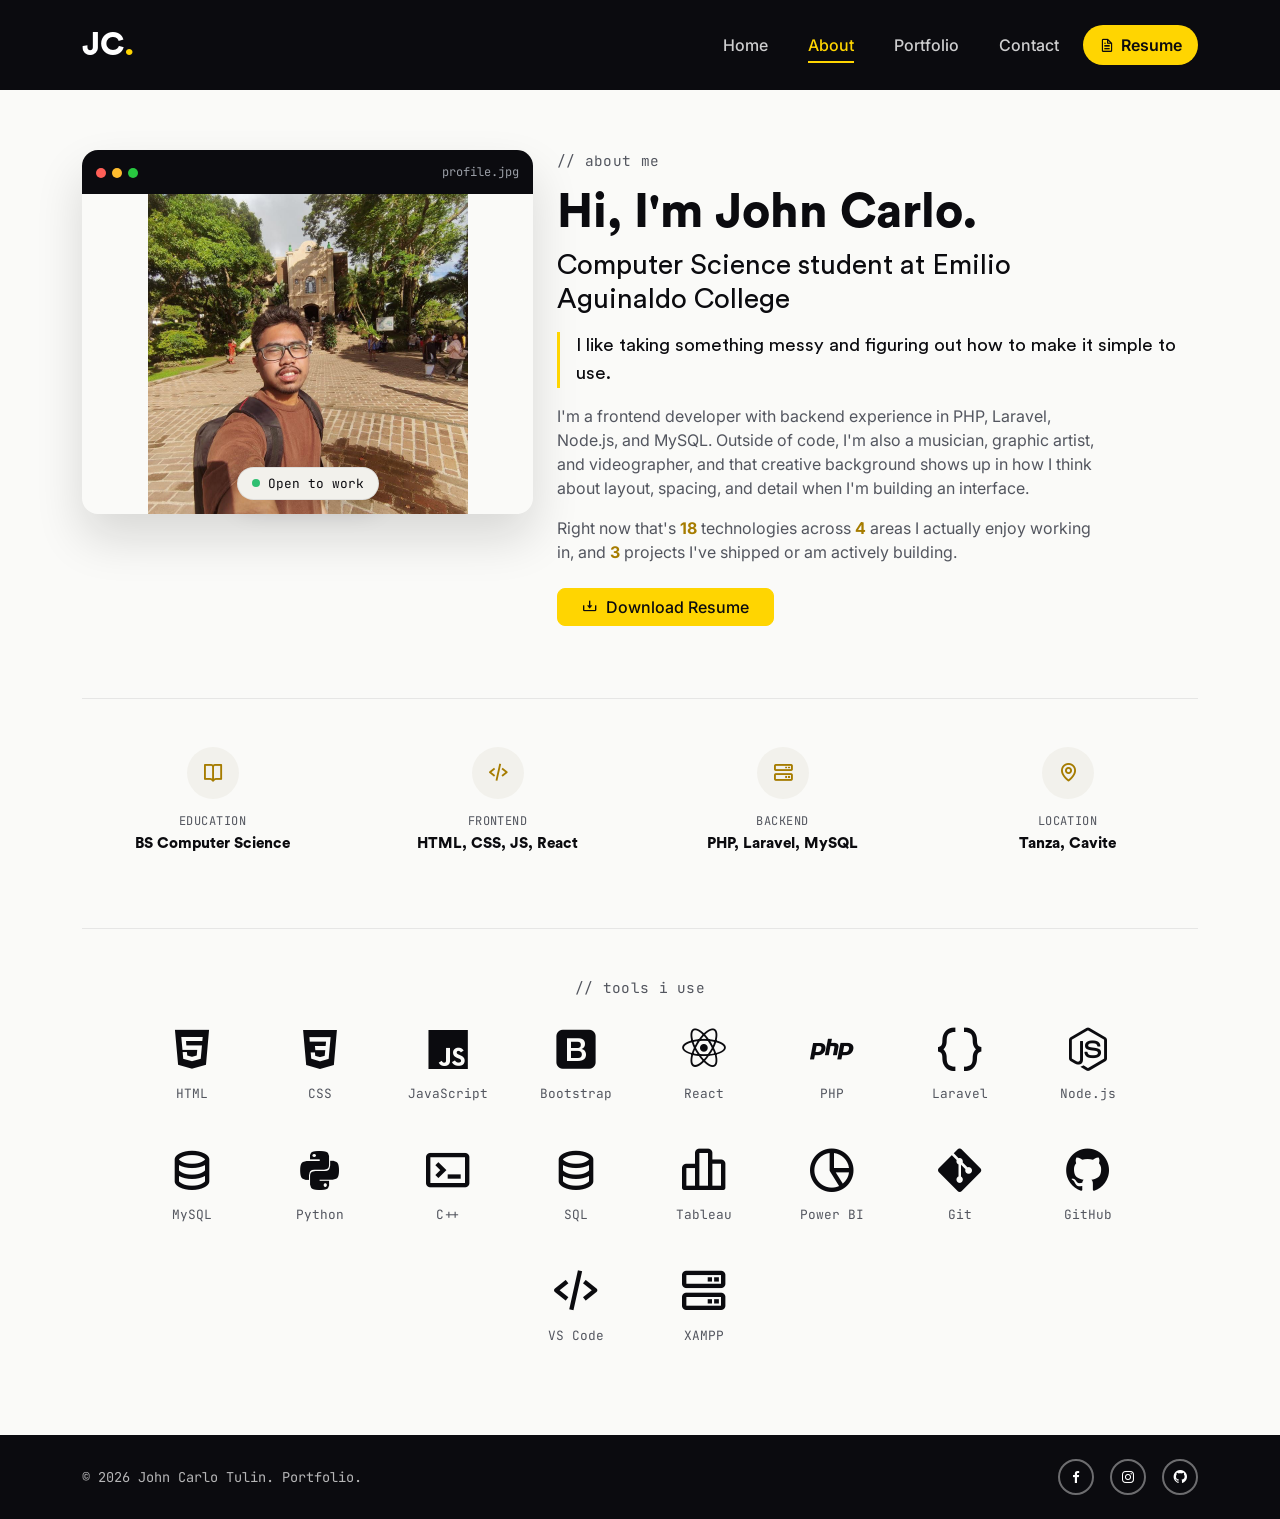
==== about.html @ 75fcaec8 "Add files via upload" ====
<!DOCTYPE html>
<html lang="en">
<head>
    <meta charset="UTF-8">
    <meta name="viewport" content="width=device-width, initial-scale=1.0">
    <title>About | John Carlo Tulin</title>

    <link rel="icon" type="image/svg+xml" href="assets/img/favicon.svg">

    <link href="https://cdn.jsdelivr.net/npm/bootstrap@5.3.3/dist/css/bootstrap.min.css" rel="stylesheet">
    <link href='https://unpkg.com/boxicons@2.1.4/css/boxicons.min.css' rel='stylesheet'>
    <link rel="preconnect" href="https://fonts.googleapis.com">
    <link href="https://fonts.googleapis.com/css2?family=Inter:wght@400;500;600&family=JetBrains+Mono:wght@400;500&display=swap" rel="stylesheet">

    <link rel="stylesheet" href="assets/css/style.css">
</head>
<body data-page="about">

    <div id="site-navbar"></div>
    <noscript>
        <p style="text-align:center; padding: 1rem; background:#0b0b0f; color:#fff;">
            This site uses a little JavaScript to build the navigation and footer. Please enable JavaScript to view it properly.
        </p>
    </noscript>

    <main>
    <section class="about-section">
        <div class="container">

            <!-- top-aligned instead of centered, centering made the photo
                 and the text float at different heights depending on how
                 long the bio ran, top-aligning them reads a lot cleaner -->
            <div class="row align-items-start gy-5 about-intro">
                <div class="col-lg-5 fade-in fade-in-1">
                    <div class="about-photo-frame">
                        <div class="window-frame">
                            <div class="window-bar">
                                <span><span class="dot dot-red"></span><span class="dot dot-yellow"></span><span class="dot dot-green"></span></span>
                                <span class="file-name">profile.jpg</span>
                            </div>

                            <!-- Default: using my initials here until I actually get a headshot taken
                            <div class="about-monogram">
                                <span>JC</span>
                            </div> -->

                            <div class="about-photo">
                                <img src="assets/img/me.jpg" alt="Photo of John Carlo Tulin">
                            </div>
                        </div>
                        <span class="status-pill about-photo-badge"><span class="status-dot"></span>Open to work</span>
                    </div>
                </div>

                <div class="col-lg-7">
                    <p class="eyebrow fade-in fade-in-1">// about me</p>
                    <h1 class="about-title fade-in fade-in-2">Hi, I'm John Carlo.</h1>
                    <h3 class="hero-sub fade-in fade-in-3">Computer Science student at Emilio Aguinaldo College</h3>

                    <p class="about-pull-quote fade-in fade-in-3">
                        I like taking something messy and figuring out how to make it simple to use.
                    </p>

                    <p class="hero-text fade-in fade-in-3">
                        I'm a frontend developer with backend experience in PHP, Laravel, Node.js, and MySQL.
                        Outside of code, I'm also a musician, graphic artist, and videographer, and that
                        creative background shows up in how I think about layout, spacing, and detail
                        when I'm building an interface.
                    </p>

                    <!-- filled by renderAboutSummary() so the numbers move on their own as the site grows -->
                    <p id="about-summary" class="hero-text about-summary fade-in fade-in-3"></p>

                    <a href="assets/resume.pdf" download="John-Carlo-Tulin-Resume.pdf" class="btn btn-accent rounded-3 px-4 mt-2 fade-in fade-in-4">
                        <i class='bx bx-download me-2'></i>Download Resume
                    </a>
                </div>
            </div>

            <!-- quick facts, laid out as a row instead of a long list so
                 it's actually scannable -->
            <div class="about-block fade-in fade-in-4">
                <div class="row g-4">
                    <div class="col-6 col-md-3">
                        <div class="fact-item">
                            <span class="fact-icon"><i class='bx bx-book-open'></i></span>
                            <p class="fact-label">Education</p>
                            <p class="fact-value">BS Computer Science</p>
                        </div>
                    </div>
                    <div class="col-6 col-md-3">
                        <div class="fact-item">
                            <span class="fact-icon"><i class='bx bx-code-alt'></i></span>
                            <p class="fact-label">Frontend</p>
                            <p class="fact-value">HTML, CSS, JS, React</p>
                        </div>
                    </div>
                    <div class="col-6 col-md-3">
                        <div class="fact-item">
                            <span class="fact-icon"><i class='bx bx-server'></i></span>
                            <p class="fact-label">Backend</p>
                            <p class="fact-value">PHP, Laravel, MySQL</p>
                        </div>
                    </div>
                    <div class="col-6 col-md-3">
                        <div class="fact-item">
                            <span class="fact-icon"><i class='bx bx-map'></i></span>
                            <p class="fact-label">Location</p>
                            <p class="fact-value">Tanza, Cavite</p>
                        </div>
                    </div>
                </div>
            </div>

            <!-- same big-icon-plus-name look as the tech stack section on
                 Home, just flattened into one row instead of grouped —
                 reuses the same list from site-data.js so it can't drift
                 out of sync with it -->
            <div class="about-block fade-in fade-in-4">
                <p class="eyebrow text-center">// tools i use</p>
                <div id="about-skill-tags" class="stack-grid"></div>
            </div>

        </div>
    </section>
    </main>

    <div id="site-footer"></div>

    <script src="https://cdn.jsdelivr.net/npm/bootstrap@5.3.3/dist/js/bootstrap.bundle.min.js"></script>
    <script src="assets/js/site-data.js"></script>
    <script src="assets/js/main.js"></script>
</body>
</html>
---- assets/css/style.css ----
/* ==========================================================================
   FONTS
   self-hosted so the headings don't look like every other Google Fonts
   template. paths are relative to this file (assets/css/style.css).
   ========================================================================== */
@font-face {
    font-family: 'Circular Std';
    src: url('../fonts/CircularStd-Book.otf') format('opentype');
    font-weight: 400;
    font-style: normal;
    font-display: swap;
}
@font-face {
    font-family: 'Circular Std';
    src: url('../fonts/CircularStd-Black.otf') format('opentype');
    font-weight: 800;
    font-style: normal;
    font-display: swap;
}

:root {
    --ink: #0b0b0f;
    --paper: #ffffff;
    --bg: #fafaf8;
    --accent: #ffd501;
    --accent-dark: #a67c00;
    --terminal-green: #2fbf71;
    --slate: #53565f;
    --mist: #f2f1ec;
    --line: rgba(11, 11, 15, 0.08);

    --font-display: 'Circular Std', 'Segoe UI', sans-serif;
    --font-body: 'Inter', sans-serif;
    --font-mono: 'JetBrains Mono', monospace;
}

/* ==========================================================================
   BASE / TYPOGRAPHY
   --font-display for headings + brand, --font-body for paragraphs,
   --font-mono for eyebrows, code, and anything meant to read as "editor" text
   ========================================================================== */
html {
    scroll-behavior: smooth;
}
html, body {
    height: 100%;
}
body {
    font-family: var(--font-body);
    color: var(--ink);
    background-color: var(--bg);
    display: flex;
    flex-direction: column;
    min-height: 100vh;
}
main {
    flex: 1 0 auto;
}
footer {
    flex-shrink: 0;
}
a:focus-visible,
button:focus-visible {
    outline: 2px solid var(--accent);
    outline-offset: 2px;
}
h1, h2, h3, h4, h5, .navbar-brand {
    font-family: var(--font-display);
}

/* ===== NAVBAR ===== */
.navbar {
    background-color: var(--ink);
}
.navbar-brand.logo {
    font-family: var(--font-display);
    font-weight: 800;
    font-size: 2rem;
    color: var(--paper) !important;
}
.navbar-brand .accent {
    color: var(--accent);
}
.navbar-nav .nav-link {
    position: relative;
    color: rgba(255, 255, 255, 0.8) !important;
    font-weight: 500;
    padding: 0.5rem 1rem !important;
    transition: color 0.2s ease;
}
/* underline grows in on hover, one pseudo-element, no extra markup */
.navbar-nav .nav-link::after {
    content: '';
    position: absolute;
    left: 1rem;
    right: 1rem;
    bottom: 0.1rem;
    height: 2px;
    background-color: var(--accent);
    transform: scaleX(0);
    transform-origin: left;
    transition: transform 0.25s ease;
}
.navbar-nav .nav-link:hover,
.navbar-nav .nav-link.active {
    color: var(--accent) !important;
}
.navbar-nav .nav-link:hover::after,
.navbar-nav .nav-link.active::after {
    transform: scaleX(1);
}

/* resume dropdown — preview before download instead of just dumping
   a pdf on someone. font matches the other nav links on purpose.

   selector has to be .navbar-nav .nav-link.nav-resume-btn, not just
   .nav-resume-btn — the plain .navbar-nav .nav-link rule above has
   more classes in it so it kept winning and painting my text white
   on the yellow pill no matter what color I set here. took me a
   minute to figure out why it looked broken. */
.navbar-nav .nav-link.nav-resume-btn {
    display: inline-flex;
    align-items: center;
    gap: 6px;
    font-family: var(--font-body);
    font-size: 1rem;
    font-weight: 600;
    color: var(--ink) !important;
    background-color: var(--accent);
    padding: 8px 16px !important;
    border-radius: 999px;
    transition: transform 0.2s ease, background-color 0.2s ease;
}
.nav-resume-btn::after {
    display: none;
}
.navbar-nav .nav-link.nav-resume-btn:hover,
.navbar-nav .nav-link.nav-resume-btn.show {
    color: var(--ink) !important;
    background-color: var(--paper);
    transform: translateY(-1px);
}
.navbar-nav .nav-link.nav-resume-btn.dropdown-toggle::after {
    display: inline-block;
    margin-left: 6px;
    vertical-align: 0.05em;
}
.resume-menu {
    border: 1px solid var(--line);
    border-radius: 14px;
    box-shadow: 0 16px 32px rgba(11, 11, 15, 0.18);
    padding: 0.4rem;
    margin-top: 12px !important;
}
.resume-menu .dropdown-item {
    display: flex;
    align-items: center;
    gap: 8px;
    font-family: var(--font-body);
    font-size: 0.95rem;
    font-weight: 500;
    border-radius: 9px;
    padding: 0.55rem 0.75rem;
}
.resume-menu .dropdown-item:hover,
.resume-menu .dropdown-item:focus {
    background-color: var(--mist);
    color: var(--ink);
}
.resume-menu .dropdown-item i {
    font-size: 1rem;
    color: var(--accent-dark);
}

/* ===== EYEBROW / STATUS PILL ===== */
.eyebrow {
    font-family: var(--font-mono);
    font-size: 0.9rem;
    color: var(--slate);
    letter-spacing: 0.02em;
    margin-bottom: 0.75rem;
}
.status-pill {
    display: inline-flex;
    align-items: center;
    gap: 8px;
    font-family: var(--font-mono);
    font-size: 0.8rem;
    color: var(--ink);
    background-color: var(--mist);
    border: 1px solid var(--line);
    padding: 6px 14px;
    border-radius: 999px;
    margin-bottom: 1.25rem;
}
.status-dot {
    width: 8px;
    height: 8px;
    border-radius: 50%;
    background-color: var(--terminal-green);
    animation: pulse 1.8s ease-in-out infinite;
}
@keyframes pulse {
    0%, 100% { box-shadow: 0 0 0 0 rgba(47, 191, 113, 0.5); }
    50% { box-shadow: 0 0 0 6px rgba(47, 191, 113, 0); }
}

/* ===== HERO ===== */
/* the whole hero lives inside one big "editor window" — dots and a
   tab bar up top, a thin line-number gutter down the side, normal
   readable type inside it. wanted one confident shape here instead
   of a headline plus a small floating card doing separate things */
.hero {
    padding-top: 110px;
    padding-bottom: 70px;
    background-color: var(--bg);
    background-image: radial-gradient(var(--line) 1px, transparent 1px);
    background-size: 22px 22px;
    background-position: -10px -10px;
}

.ide-window {
    background-color: var(--paper);
    border-radius: 20px;
    border: 1px solid var(--line);
    box-shadow: 0 30px 60px rgba(11, 11, 15, 0.1);
    overflow: hidden;
}
.ide-titlebar {
    display: flex;
    align-items: center;
    gap: 1.5rem;
    background-color: var(--ink);
    padding: 14px 20px;
}
.ide-tabs {
    display: flex;
    gap: 4px;
    flex: 1;
    overflow: hidden;
}
.ide-tab {
    display: inline-flex;
    align-items: center;
    gap: 6px;
    font-family: var(--font-mono);
    font-size: 0.8rem;
    color: rgba(255, 255, 255, 0.45);
    padding: 6px 12px;
    border-radius: 8px 8px 0 0;
    white-space: nowrap;
}
.ide-tab.active {
    color: var(--paper);
    background-color: rgba(255, 255, 255, 0.08);
}
.ide-tab i {
    font-size: 0.95rem;
}
.ide-status {
    display: none;
    align-items: center;
    gap: 6px;
    font-family: var(--font-mono);
    font-size: 0.75rem;
    color: rgba(255, 255, 255, 0.7);
    flex-shrink: 0;
}
@media (min-width: 576px) {
    .ide-status { display: inline-flex; }
}

.ide-content {
    display: flex;
}
/* purely decorative — not tied to real line counts, just texture that
   sells the "this is a code editor" idea at a glance */
.ide-gutter {
    display: none;
    flex-direction: column;
    flex-shrink: 0;
    padding: 3rem 0.75rem 3rem 1.25rem;
    background-color: var(--mist);
    border-right: 1px solid var(--line);
}
.ide-gutter span {
    font-family: var(--font-mono);
    font-size: 0.75rem;
    line-height: 2.1;
    color: rgba(11, 11, 15, 0.28);
}
@media (min-width: 992px) {
    .ide-gutter { display: flex; }
}
.ide-main {
    flex: 1;
    padding: 3rem clamp(1.5rem, 4vw, 3.5rem);
    min-width: 0;
}

.hero-title {
    font-family: var(--font-display);
    font-size: clamp(2.5rem, 5.5vw, 4rem);
    line-height: 1.05;
    letter-spacing: -0.01em;
    margin-bottom: 1rem;
}
.hero-sub {
    color: var(--ink);
    font-weight: 500;
    max-width: 560px;
}
.hero-text {
    color: var(--slate);
    max-width: 540px;
}
.btn-dark {
    background-color: var(--ink);
    border-color: var(--ink);
    transition: transform 0.2s ease, background-color 0.2s ease, border-color 0.2s ease;
}
.btn-dark:hover {
    background-color: var(--accent);
    border-color: var(--accent);
    color: var(--ink);
    transform: translateY(-2px);
}
.btn-outline-dark {
    color: var(--ink);
    border-color: var(--ink);
    transition: transform 0.2s ease, background-color 0.2s ease, color 0.2s ease;
}
.btn-outline-dark:hover {
    background-color: var(--ink);
    border-color: var(--ink);
    color: var(--paper);
    transform: translateY(-2px);
}
/* used for resume download + a few other primary actions — wanted
   one consistent "this is the button that matters" style */
.btn-accent {
    background-color: var(--accent);
    border-color: var(--accent);
    color: var(--ink);
    font-weight: 500;
    transition: transform 0.2s ease, background-color 0.2s ease;
}
.btn-accent:hover {
    background-color: var(--accent-dark);
    border-color: var(--accent-dark);
    color: var(--ink);
    transform: translateY(-2px);
}

.socials a {
    display: inline-flex;
    align-items: center;
    justify-content: center;
    width: 42px;
    height: 42px;
    border: 2px solid var(--ink);
    border-radius: 50%;
    color: var(--ink);
    font-size: 1.2rem;
    text-decoration: none;
    transition: 0.2s ease;
}
.socials a:hover {
    background-color: var(--accent);
    border-color: var(--accent);
    color: var(--ink);
}

/* the little code snippet sitting beside the bio inside the window */
.hero-card {
    background-color: var(--ink);
    border-radius: 14px;
    padding: 26px 24px;
    box-shadow: 0 20px 40px rgba(11, 11, 15, 0.18);
}
.mono-line {
    font-family: var(--font-mono);
    font-size: 0.9rem;
    color: #d7d9de;
    margin-bottom: 0.4rem;
    white-space: pre-wrap;
}
/* little blinking cursor on the last line, small nod to an actual editor */
.mono-line.mono-cursor::after {
    content: '';
    display: inline-block;
    width: 8px;
    height: 1rem;
    margin-left: 4px;
    background-color: var(--accent);
    vertical-align: text-bottom;
    animation: blink 1.1s step-end infinite;
}
@keyframes blink {
    50% { opacity: 0; }
}
@media (prefers-reduced-motion: reduce) {
    .mono-line.mono-cursor::after,
    .status-dot { animation: none; }
}
.mono-key { color: #ff9d80; }
.mono-var { color: #7fd4ff; }
.mono-str { color: var(--accent); }
.dot {
    display: inline-block;
    width: 10px;
    height: 10px;
    border-radius: 50%;
    margin-right: 6px;
}
.dot-red { background-color: #ff5f57; }
.dot-yellow { background-color: #febc2e; }
.dot-green { background-color: #28c840; }

/* ===== TECH STACK ===== */
/* went minimal here on purpose — just the logo and the name, no
   cards or borders around each one. grouped under a plain label per
   category so it still reads as organized without needing boxes */
.stack-section {
    background-color: var(--paper);
    border-top: 1px solid var(--line);
    border-bottom: 1px solid var(--line);
    padding: 5rem 0;
}
.stack-group {
    margin-bottom: 3rem;
    text-align: center;
}
.stack-group:last-child {
    margin-bottom: 0;
}
.stack-group-name {
    font-family: var(--font-mono);
    font-size: 0.85rem;
    color: var(--slate);
    text-transform: uppercase;
    letter-spacing: 0.06em;
    padding-bottom: 0.75rem;
    margin-bottom: 1.75rem;
    border-bottom: 1px solid var(--line);
}
/* flex + justify-center instead of a grid — an auto-fill grid always
   packs items to the left, so a group with only 3 items looked
   lopsided instead of centered under its own label */
.stack-grid {
    display: flex;
    flex-wrap: wrap;
    justify-content: center;
    gap: 2.5rem 2rem;
}
.stack-item {
    display: flex;
    flex-direction: column;
    align-items: center;
    gap: 0.6rem;
    text-align: center;
    width: 96px;
}
.stack-item i {
    font-size: 3.25rem;
    color: var(--ink);
    transition: color 0.2s ease, transform 0.2s ease;
}
.stack-item:hover i {
    color: var(--accent-dark);
    transform: translateY(-4px);
}
.stack-item span {
    font-family: var(--font-mono);
    font-size: 0.8rem;
    color: var(--slate);
}

/* ===== PROJECTS ===== */
.projects {
    background-color: var(--bg);
    padding: 5rem 0;
}
.section-title {
    font-family: var(--font-display);
    font-weight: 800;
    font-size: clamp(1.75rem, 3vw, 2.25rem);
}
.section-sub {
    color: var(--slate);
}

/* the one real project I've shipped gets to look like it — bigger,
   horizontal, more room for the description. the two placeholders
   sit underneath as smaller cards until they're actually finished */
.project-featured {
    display: flex;
    flex-direction: column;
    border-radius: 16px;
    overflow: hidden;
    background-color: var(--paper);
    box-shadow: 0 16px 40px rgba(11, 11, 15, 0.08);
    margin-bottom: 1.5rem;
    transition: transform 0.25s ease, box-shadow 0.25s ease;
}
.project-featured:hover {
    transform: translateY(-4px);
    box-shadow: 0 24px 48px rgba(11, 11, 15, 0.12);
}
.project-featured .card-thumb {
    height: 220px;
}
.project-featured .featured-body {
    padding: 2rem clamp(1.5rem, 3vw, 2.5rem);
}
.featured-label {
    font-family: var(--font-mono);
    font-size: 0.75rem;
    color: var(--accent-dark);
    text-transform: uppercase;
    letter-spacing: 0.08em;
    margin-bottom: 0.6rem;
}
@media (min-width: 992px) {
    .project-featured {
        flex-direction: row;
    }
    .project-featured .card-thumb {
        width: 42%;
        height: auto;
        min-height: 320px;
    }
    .project-featured .featured-body {
        width: 58%;
        display: flex;
        flex-direction: column;
        justify-content: center;
    }
}

.project-card {
    border-radius: 16px;
    overflow: hidden;
    background-color: var(--paper);
    box-shadow: 0 12px 28px rgba(11, 11, 15, 0.06);
    transition: transform 0.25s ease, box-shadow 0.25s ease;
}
.project-card:hover {
    transform: translateY(-6px);
    box-shadow: 0 20px 40px rgba(11, 11, 15, 0.1);
}
.card-thumb {
    height: 160px;
    background-color: var(--ink);
    display: flex;
    flex-direction: column;
}
.card-thumb i {
    flex: 1;
    display: flex;
    align-items: center;
    justify-content: center;
    font-size: 2.75rem;
    color: var(--accent);
}
/* if a project has a real screenshot the frame grows a bit taller and
   the image fills it — everything else about the card stays the same */
.card-thumb.has-image {
    height: auto;
}
.card-thumb.has-image img {
    width: 100%;
    height: auto;
    display: block;
}
.card-title {
    font-family: var(--font-display);
    font-weight: 800;
}
.featured-title {
    font-size: 1.6rem;
}
.card-text {
    color: var(--slate);
    font-size: 0.95rem;
}
.tag {
    font-family: var(--font-mono);
    font-size: 0.75rem;
    background-color: var(--mist);
    border: 1px solid var(--line);
    color: var(--ink);
    padding: 4px 10px;
    border-radius: 999px;
}
.card-body {
    padding: 1.5rem;
}
.card-footer {
    background-color: transparent;
    border-top: 1px solid var(--line);
    display: flex;
    gap: 1.25rem;
    padding: 0.9rem 1.5rem;
}
.project-card .card-footer,
.project-featured .card-footer {
    padding-left: 1.5rem;
}
.card-link {
    font-size: 0.9rem;
    font-weight: 600;
    color: var(--ink);
    text-decoration: none;
    display: inline-flex;
    align-items: center;
    gap: 4px;
}
.card-link:hover {
    color: var(--accent-dark);
}

/* ===== FOOTER ===== */
.footer {
    background-color: var(--ink);
    padding: 2rem 0;
}
.footer-text {
    color: rgba(255, 255, 255, 0.7);
    font-family: var(--font-mono);
    font-size: 0.85rem;
}
.footer .socials a {
    width: 36px;
    height: 36px;
    font-size: 1rem;
    border-color: rgba(255, 255, 255, 0.4);
    color: var(--paper);
}
.footer .socials a:hover {
    background-color: var(--accent);
    border-color: var(--accent);
    color: var(--ink);
}

/* ===== FADE-IN ===== */
@keyframes fadeInUp {
    from { opacity: 0; transform: translateY(16px); }
    to { opacity: 1; transform: translateY(0); }
}
.fade-in {
    animation: fadeInUp 0.6s ease both;
}
.fade-in-1 { animation-delay: 0.1s; }
.fade-in-2 { animation-delay: 0.25s; }
.fade-in-3 { animation-delay: 0.4s; }
.fade-in-4 { animation-delay: 0.55s; }
@media (prefers-reduced-motion: reduce) {
    .fade-in { animation: none; }
}

/* ===== ABOUT PAGE ===== */
.about-section {
    padding-top: 150px;
    padding-bottom: 90px;
    background-color: var(--bg);
}
/* same browser-bar look as the hero window and project thumbnails,
   figured it'd be nice to reuse it here instead of a plain photo */
.window-frame {
    border-radius: 16px;
    overflow: hidden;
    box-shadow: 0 24px 48px rgba(11, 11, 15, 0.14);
}
.window-bar {
    display: flex;
    align-items: center;
    justify-content: space-between;
    background-color: var(--ink);
    padding: 10px 14px;
}
.window-bar .file-name {
    font-family: var(--font-mono);
    font-size: 0.75rem;
    color: #9a9ea6;
}
.about-photo-frame {
    position: relative;
}
/* filling the frame with my initials instead of a stand-in photo —
   figured a plain monogram looks more deliberate than a placeholder
   silhouette pretending to be a real picture */
.about-monogram {
    width: 100%;
    max-width: 320px;
    aspect-ratio: 1 / 1;
    margin: 0 auto;
    background-color: var(--ink);
    background-image: radial-gradient(rgba(255, 255, 255, 0.07) 1px, transparent 1px);
    background-size: 18px 18px;
    display: flex;
    align-items: center;
    justify-content: center;
}
.about-monogram span {
    font-family: var(--font-display);
    font-weight: 800;
    font-size: 5.5rem;
    color: var(--paper);
}
.about-photo {
    width: 100%;
    max-width: 320px;
    aspect-ratio: 1 / 1;
    margin: 0 auto;
    overflow: hidden;
}
.about-photo img {
    width: 100%;
    height: 100%;
    object-fit: cover;
    display: block;
}
.about-photo-badge {
    position: absolute;
    bottom: 14px;
    left: 50%;
    transform: translateX(-50%);
    margin-bottom: 0;
    box-shadow: 0 10px 24px rgba(11, 11, 15, 0.15);
}
.about-title {
    font-family: var(--font-display);
    font-weight: 800;
    font-size: clamp(2.25rem, 4vw, 3rem);
}
.about-pull-quote {
    font-family: var(--font-display);
    font-size: 1.15rem;
    font-weight: 400;
    color: var(--ink);
    border-left: 3px solid var(--accent);
    padding-left: 1rem;
    margin: 1rem 0;
}
/* filled in by main.js with real counts from site-data.js — wanted
   the numbers folded into a sentence instead of sitting in boxes,
   reads less like a stats dashboard */
.about-summary strong {
    color: var(--accent-dark);
    font-weight: 700;
}

/* every section below the intro uses the same top margin + divider,
   so the page has one consistent rhythm instead of each block having
   its own random amount of space above it */
.about-block {
    margin-top: 4.5rem;
    padding-top: 3rem;
    border-top: 1px solid var(--line);
}
.fact-item {
    text-align: center;
}
.fact-icon {
    width: 52px;
    height: 52px;
    border-radius: 50%;
    background-color: var(--mist);
    display: flex;
    align-items: center;
    justify-content: center;
    margin: 0 auto 0.85rem;
}
.fact-icon i {
    font-size: 1.4rem;
    color: var(--accent-dark);
}
.fact-label {
    font-family: var(--font-mono);
    font-size: 0.75rem;
    color: var(--slate);
    text-transform: uppercase;
    letter-spacing: 0.04em;
    margin-bottom: 0.2rem;
}
.fact-value {
    font-family: var(--font-display);
    font-weight: 800;
    font-size: 0.95rem;
    color: var(--ink);
    margin: 0;
}
.about-block .eyebrow {
    margin-bottom: 1.5rem;
}

/* ===== CONTACT PAGE ===== */
.contact-section {
    padding-top: 150px;
    padding-bottom: 80px;
    background-color: var(--bg);
}
/* dark intro panel on the left, contact rows on the right — a 3-card
   grid was stretching 3 items to fill space they didn't need */
.contact-shell {
    display: grid;
    grid-template-columns: 1fr 1.1fr;
    border-radius: 20px;
    overflow: hidden;
    box-shadow: 0 30px 60px rgba(11, 11, 15, 0.12);
}
.contact-intro {
    background-color: var(--ink);
    color: var(--paper);
    padding: 3.5rem 2.75rem;
    display: flex;
    flex-direction: column;
    justify-content: center;
    gap: 1.25rem;
}
.contact-intro-text {
    color: rgba(255, 255, 255, 0.65);
    max-width: 380px;
    margin: 0;
}
.contact-intro .status-pill {
    align-self: flex-start;
    background-color: rgba(255, 255, 255, 0.08);
    border-color: rgba(255, 255, 255, 0.15);
    color: var(--paper);
    margin-bottom: 0;
}
.contact-intro .socials a {
    width: 38px;
    height: 38px;
    font-size: 1.05rem;
    border-color: rgba(255, 255, 255, 0.35);
    color: var(--paper);
}
.contact-intro .socials a:hover {
    background-color: var(--accent);
    border-color: var(--accent);
    color: var(--ink);
}
.contact-list {
    background-color: var(--paper);
    padding: 1rem 2.5rem;
    display: flex;
    flex-direction: column;
    justify-content: center;
}
.contact-row {
    display: flex;
    align-items: center;
    gap: 1rem;
    padding: 1.2rem 0;
    border-bottom: 1px solid var(--line);
    text-decoration: none;
    color: inherit;
    transition: padding-left 0.2s ease;
}
.contact-row:last-child {
    border-bottom: none;
}
.contact-row:hover {
    padding-left: 0.4rem;
}
.contact-row-icon {
    flex-shrink: 0;
    width: 50px;
    height: 50px;
    border-radius: 50%;
    background-color: var(--mist);
    display: flex;
    align-items: center;
    justify-content: center;
    transition: background-color 0.2s ease;
}
.contact-row-icon i {
    font-size: 1.3rem;
    color: var(--accent-dark);
}
.contact-row:hover .contact-row-icon {
    background-color: var(--accent);
}
.contact-row-text {
    flex: 1;
    display: flex;
    flex-direction: column;
}
.contact-row-label {
    font-family: var(--font-mono);
    font-size: 0.75rem;
    color: var(--slate);
    text-transform: uppercase;
    letter-spacing: 0.04em;
}
.contact-row-value {
    font-family: var(--font-display);
    font-weight: 800;
    font-size: 1.1rem;
    color: var(--ink);
}
.contact-row-action {
    flex-shrink: 0;
    display: flex;
    align-items: center;
    gap: 4px;
    font-size: 0.9rem;
    font-weight: 600;
    color: var(--accent-dark);
}
@media (max-width: 767.98px) {
    .contact-shell { grid-template-columns: 1fr; }
    .contact-intro { padding: 2.5rem 1.75rem; }
    .contact-list { padding: 0.5rem 1.75rem 1.5rem; }
}

/* ===== RESPONSIVE ===== */
@media (max-width: 991.98px) {
    .hero-sub, .hero-text {
        max-width: 100%;
    }
    .ide-main {
        text-align: center;
    }
    .ide-main .hero-sub,
    .ide-main .hero-text {
        margin-left: auto;
        margin-right: auto;
    }
    .ide-main .hero-actions,
    .ide-main .socials {
        justify-content: center;
    }
}
@media (max-width: 575.98px) {
    .hero-title { font-size: 2.1rem; }
    .ide-main { padding: 2.25rem 1.5rem; }
}
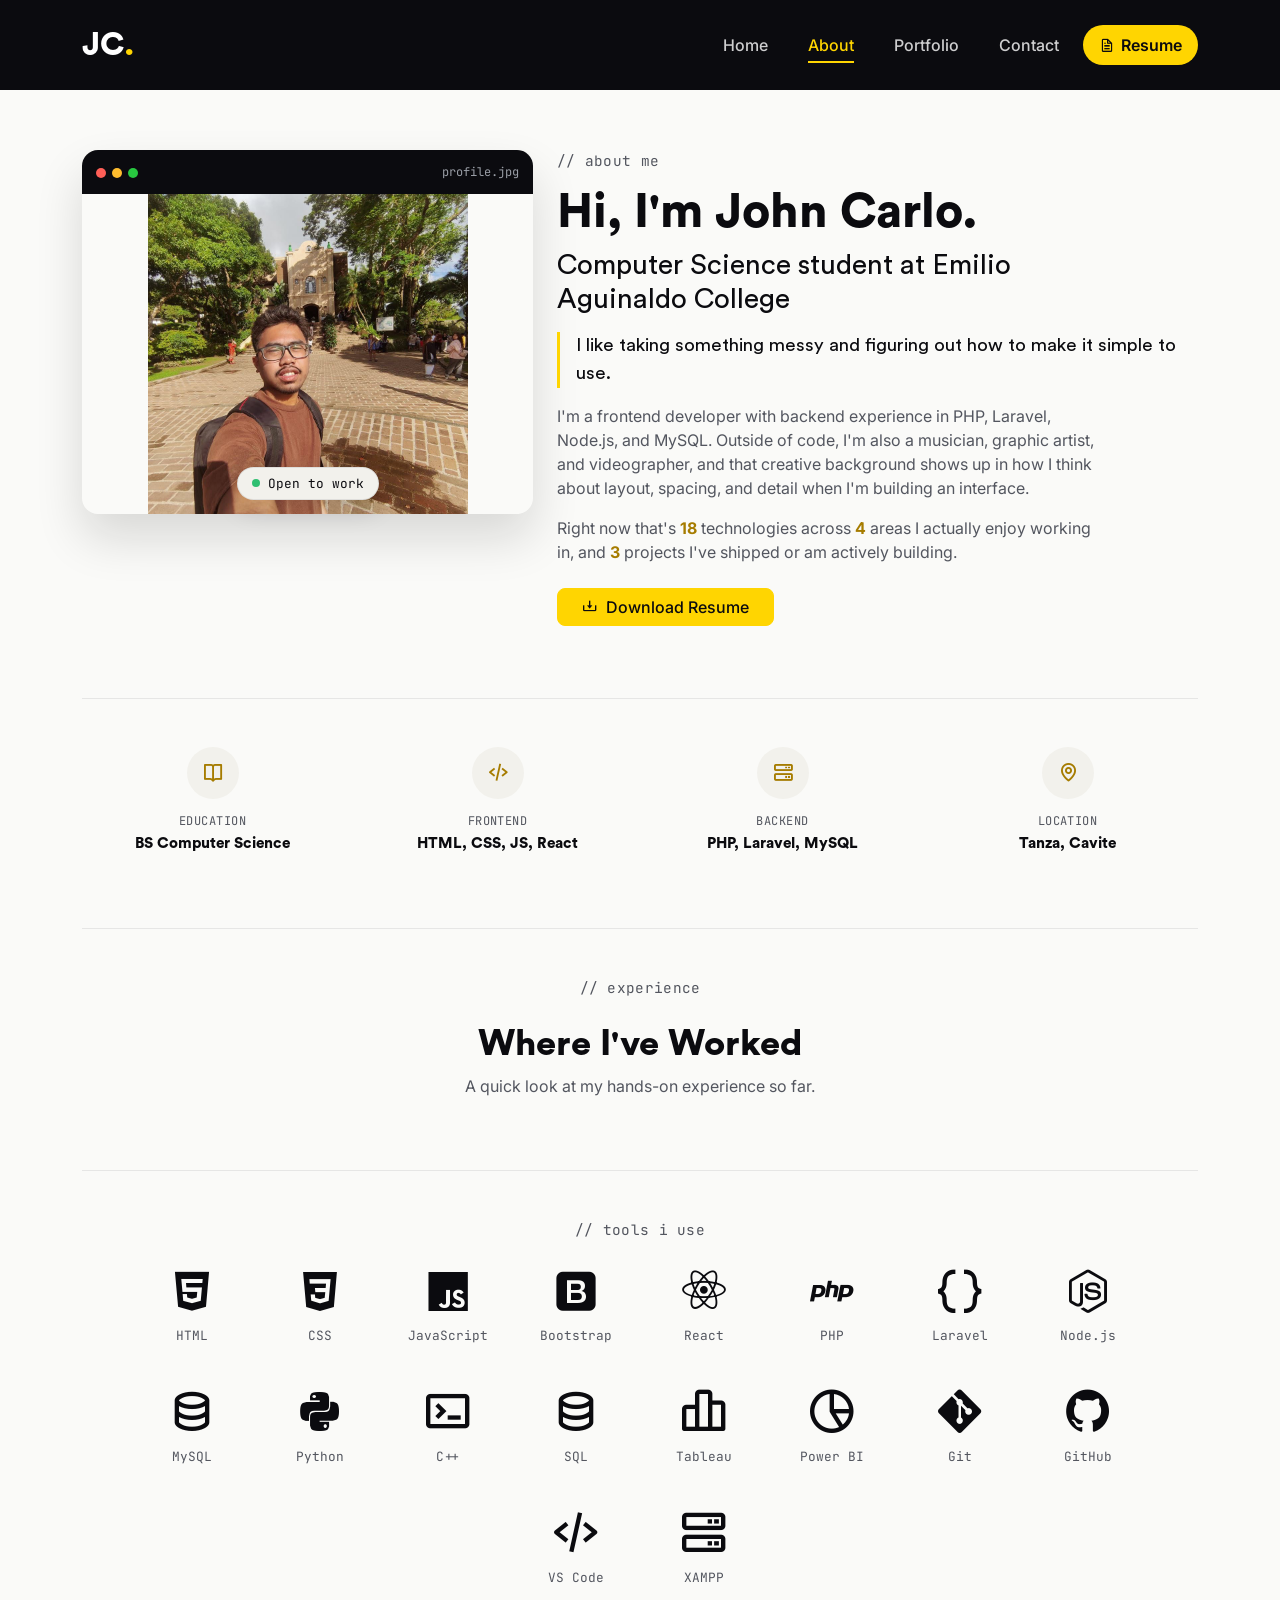
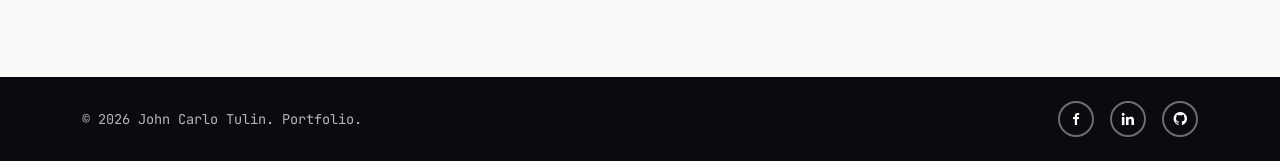
==== commit 2f9581b5: "Update about.html" ====
--- a/about.html
+++ b/about.html
@@ -112,6 +112,16 @@
                 </div>
             </div>
 
+            <!-- work experience, laid out as a vertical timeline. entries
+                 are still placeholders, need to fill these in with my
+                 actual work history once I have it written up -->
+            <div class="about-block fade-in fade-in-4">
+                <p class="eyebrow text-center">// experience</p>
+                <h2 class="section-title text-center mb-2">Where I've Worked</h2>
+                <p class="text-center section-sub mb-5">A quick look at my hands-on experience so far.</p>
+                <div id="experience-timeline" class="timeline"></div>
+            </div>
+
             <!-- same big-icon-plus-name look as the tech stack section on
                  Home, just flattened into one row instead of grouped —
                  reuses the same list from site-data.js so it can't drift
--- a/assets/css/style.css
+++ b/assets/css/style.css
@@ -793,6 +793,101 @@
 }
 .about-block .eyebrow {
     margin-bottom: 1.5rem;
+}
+
+/* each job is its own card instead of a plain divided row, same
+   hover lift as the project cards and the same icon badge look as
+   the facts row above, so this section actually feels tied to the
+   rest of the page instead of just being a list of text */
+.timeline-item {
+    display: flex;
+    gap: 1.25rem;
+    background-color: var(--paper);
+    border-radius: 16px;
+    padding: 1.75rem;
+    box-shadow: 0 12px 28px rgba(11, 11, 15, 0.06);
+    transition: transform 0.25s ease, box-shadow 0.25s ease;
+}
+.timeline-item + .timeline-item {
+    margin-top: 1.25rem;
+}
+.timeline-item:hover {
+    transform: translateY(-4px);
+    box-shadow: 0 18px 36px rgba(11, 11, 15, 0.1);
+}
+.timeline-icon {
+    flex-shrink: 0;
+    width: 52px;
+    height: 52px;
+    border-radius: 50%;
+    background-color: var(--mist);
+    display: flex;
+    align-items: center;
+    justify-content: center;
+}
+.timeline-icon i {
+    font-size: 1.4rem;
+    color: var(--accent-dark);
+}
+.timeline-content {
+    flex: 1;
+    min-width: 0;
+}
+.timeline-top {
+    display: flex;
+    flex-wrap: wrap;
+    align-items: center;
+    justify-content: space-between;
+    gap: 0.5rem 1rem;
+    margin-bottom: 0.25rem;
+}
+.timeline-role {
+    font-family: var(--font-display);
+    font-weight: 800;
+    font-size: 1.2rem;
+    color: var(--ink);
+    margin: 0;
+}
+.timeline-period {
+    flex-shrink: 0;
+    white-space: nowrap;
+}
+.timeline-org {
+    font-family: var(--font-mono);
+    font-size: 0.85rem;
+    color: var(--accent-dark);
+    margin-bottom: 1rem;
+}
+.timeline-points {
+    list-style: none;
+    padding: 0;
+    margin: 0;
+}
+.timeline-points li {
+    position: relative;
+    padding-left: 1.2rem;
+    color: var(--slate);
+    font-size: 0.95rem;
+    line-height: 1.65;
+    margin-bottom: 0.55rem;
+}
+.timeline-points li:last-child {
+    margin-bottom: 0;
+}
+.timeline-points li::before {
+    content: '';
+    position: absolute;
+    left: 0;
+    top: 0.65em;
+    width: 5px;
+    height: 5px;
+    border-radius: 50%;
+    background-color: var(--accent-dark);
+}
+@media (max-width: 575.98px) {
+    .timeline-item {
+        padding: 1.5rem;
+    }
 }
 
 /* ===== CONTACT PAGE ===== */
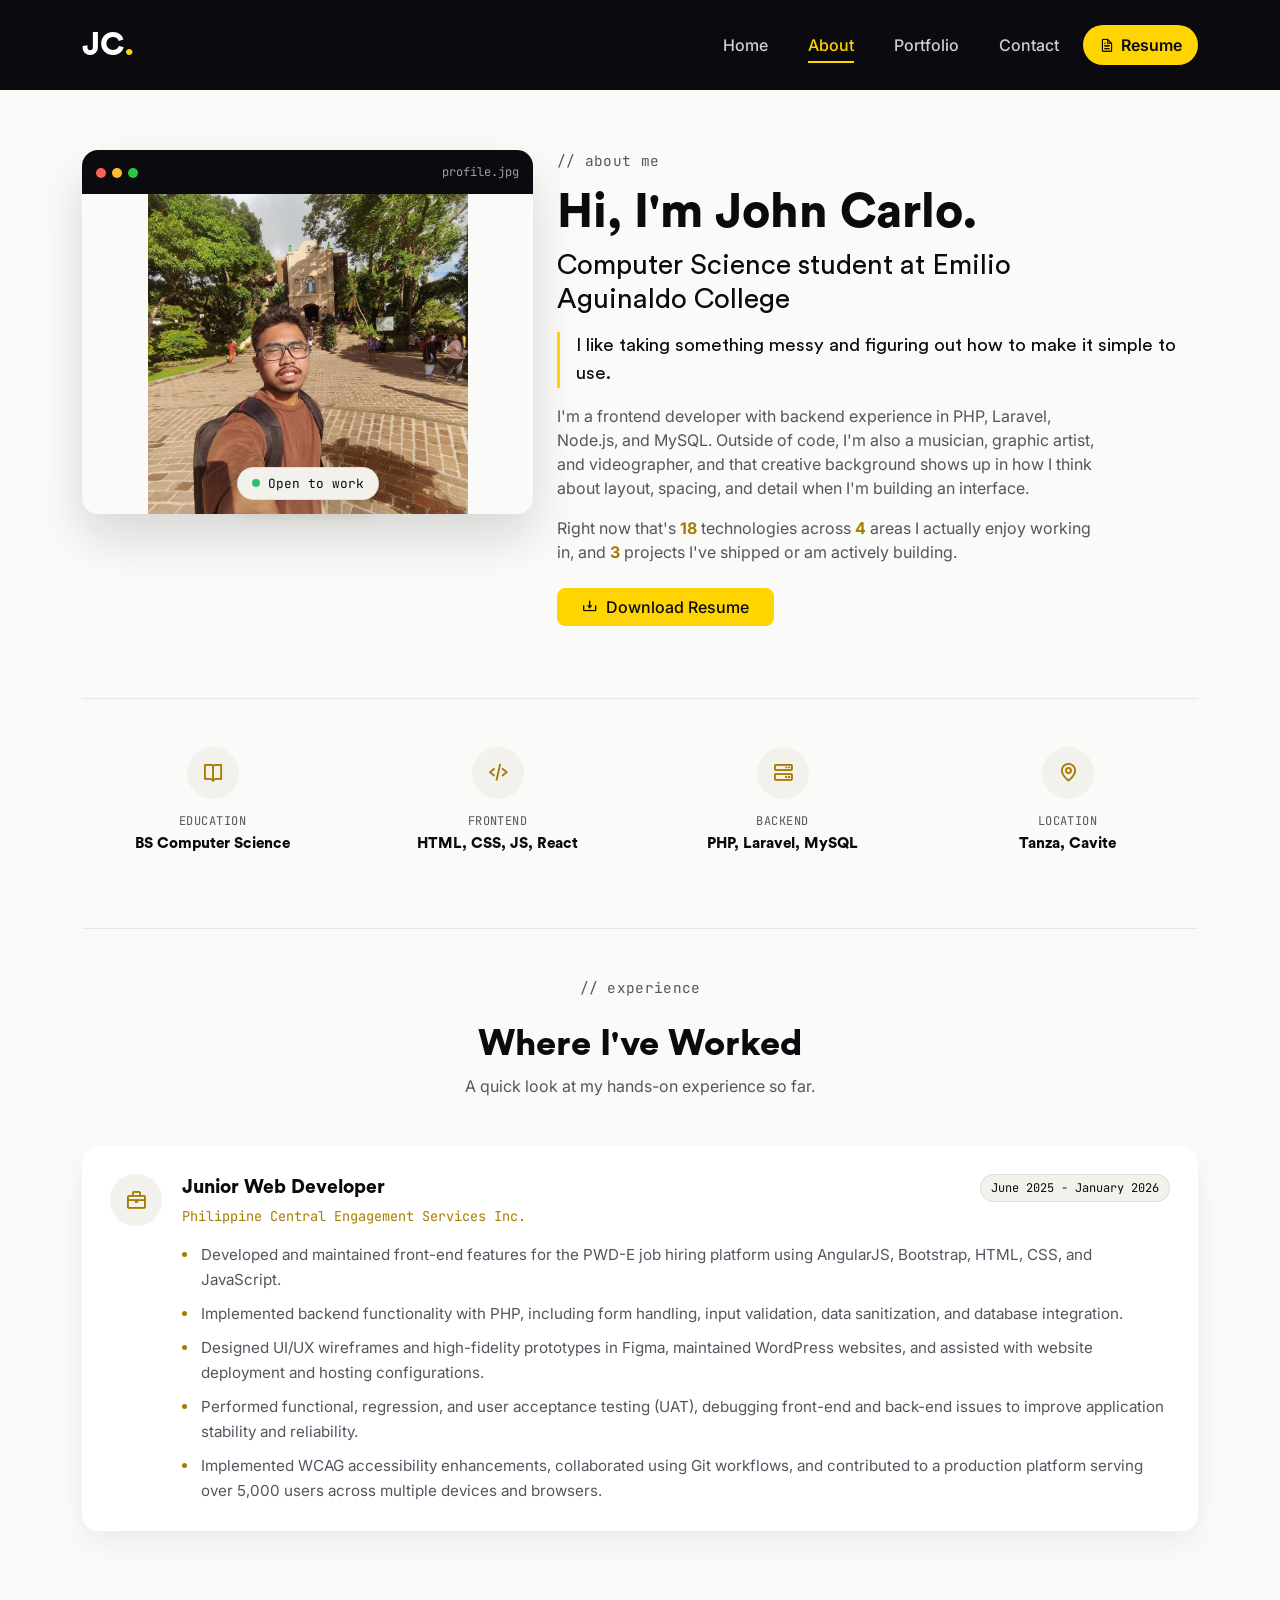
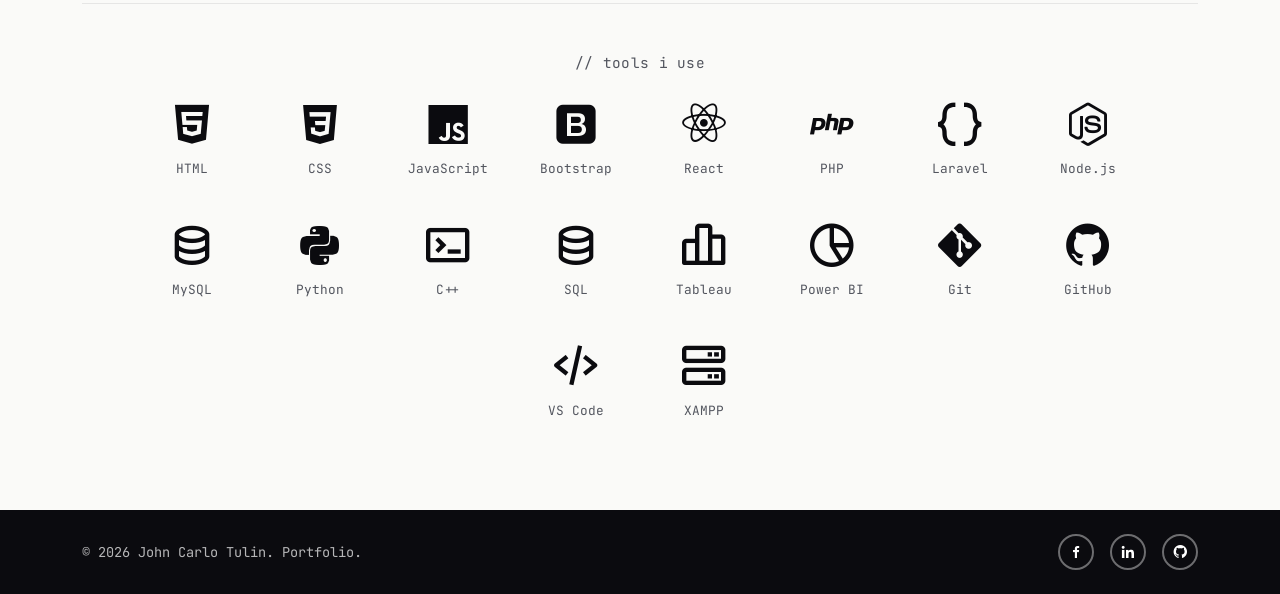
==== commit 63a9b873: "Update title in about.html to reflect role" ====
--- a/about.html
+++ b/about.html
@@ -3,7 +3,7 @@
 <head>
     <meta charset="UTF-8">
     <meta name="viewport" content="width=device-width, initial-scale=1.0">
-    <title>About | John Carlo Tulin</title>
+    <title>John Carlo Tulin | Junior Developer</title>
 
     <link rel="icon" type="image/svg+xml" href="assets/img/favicon.svg">
 
